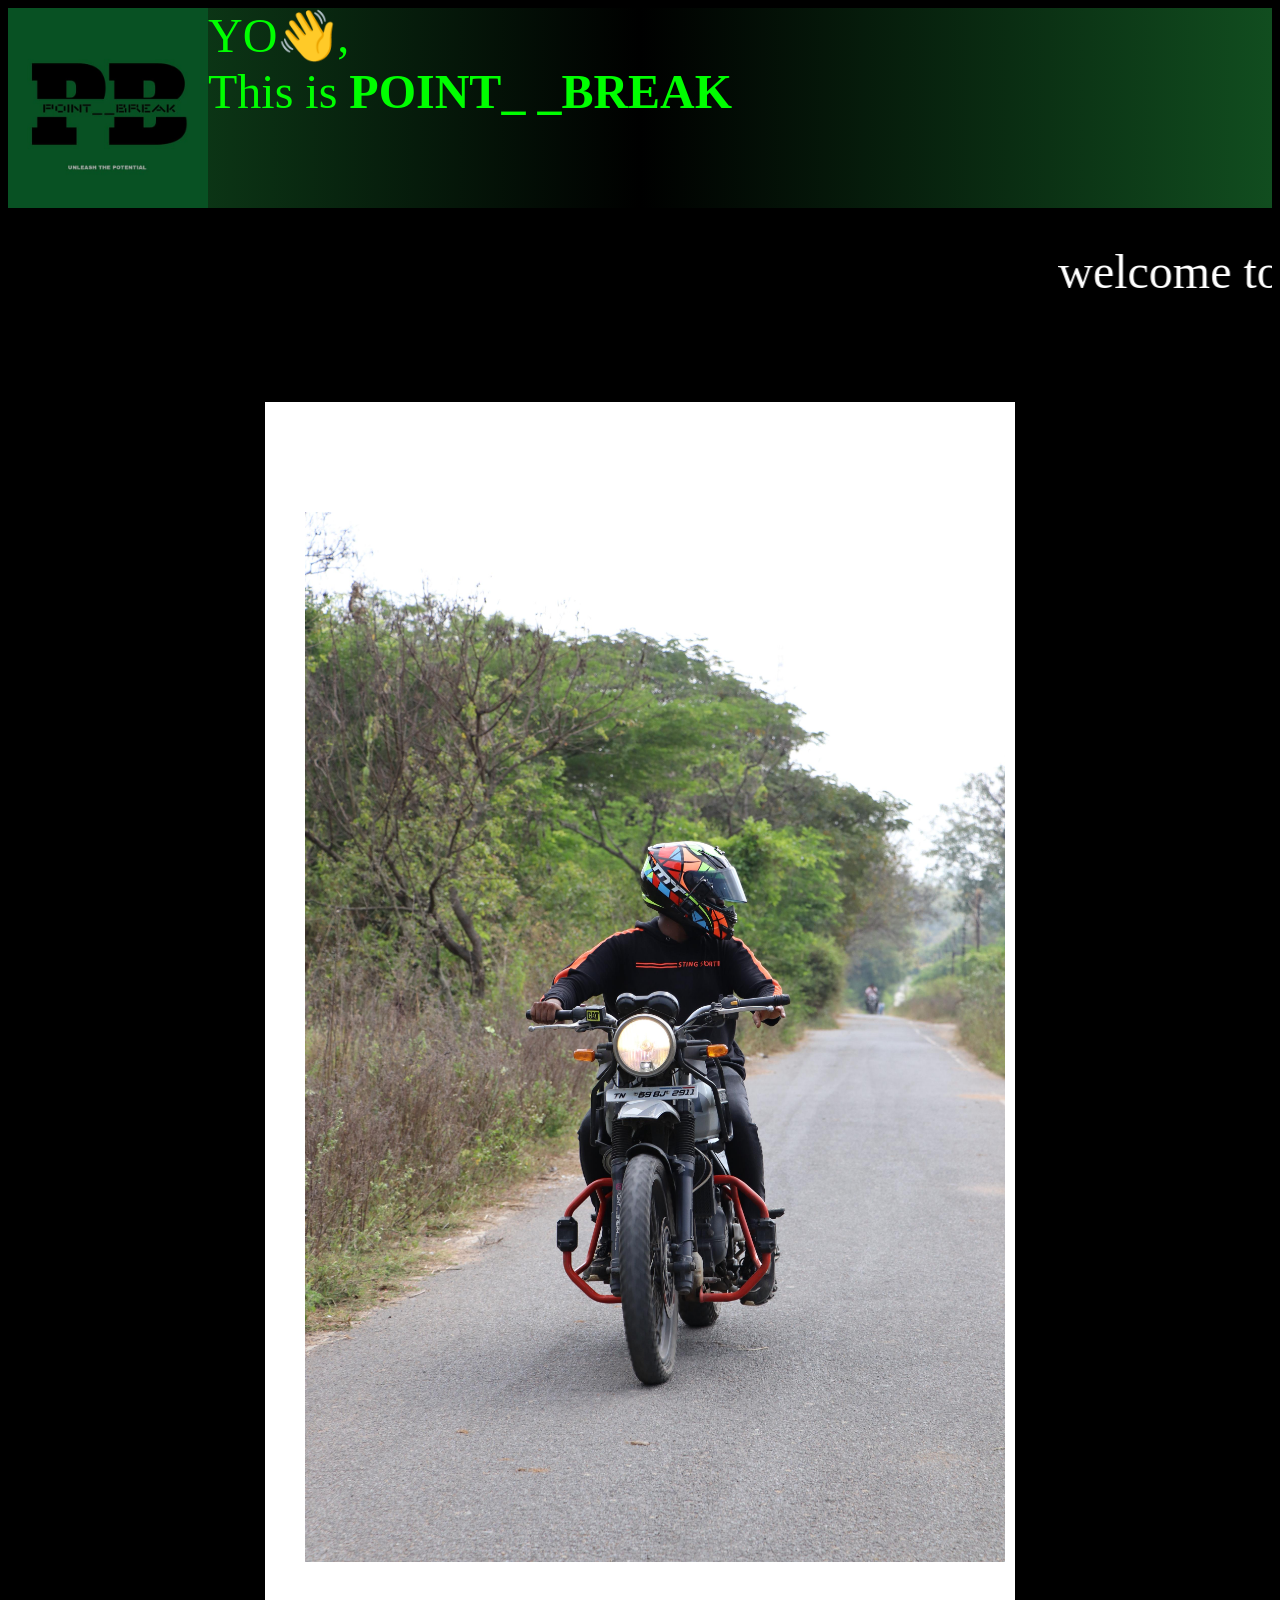
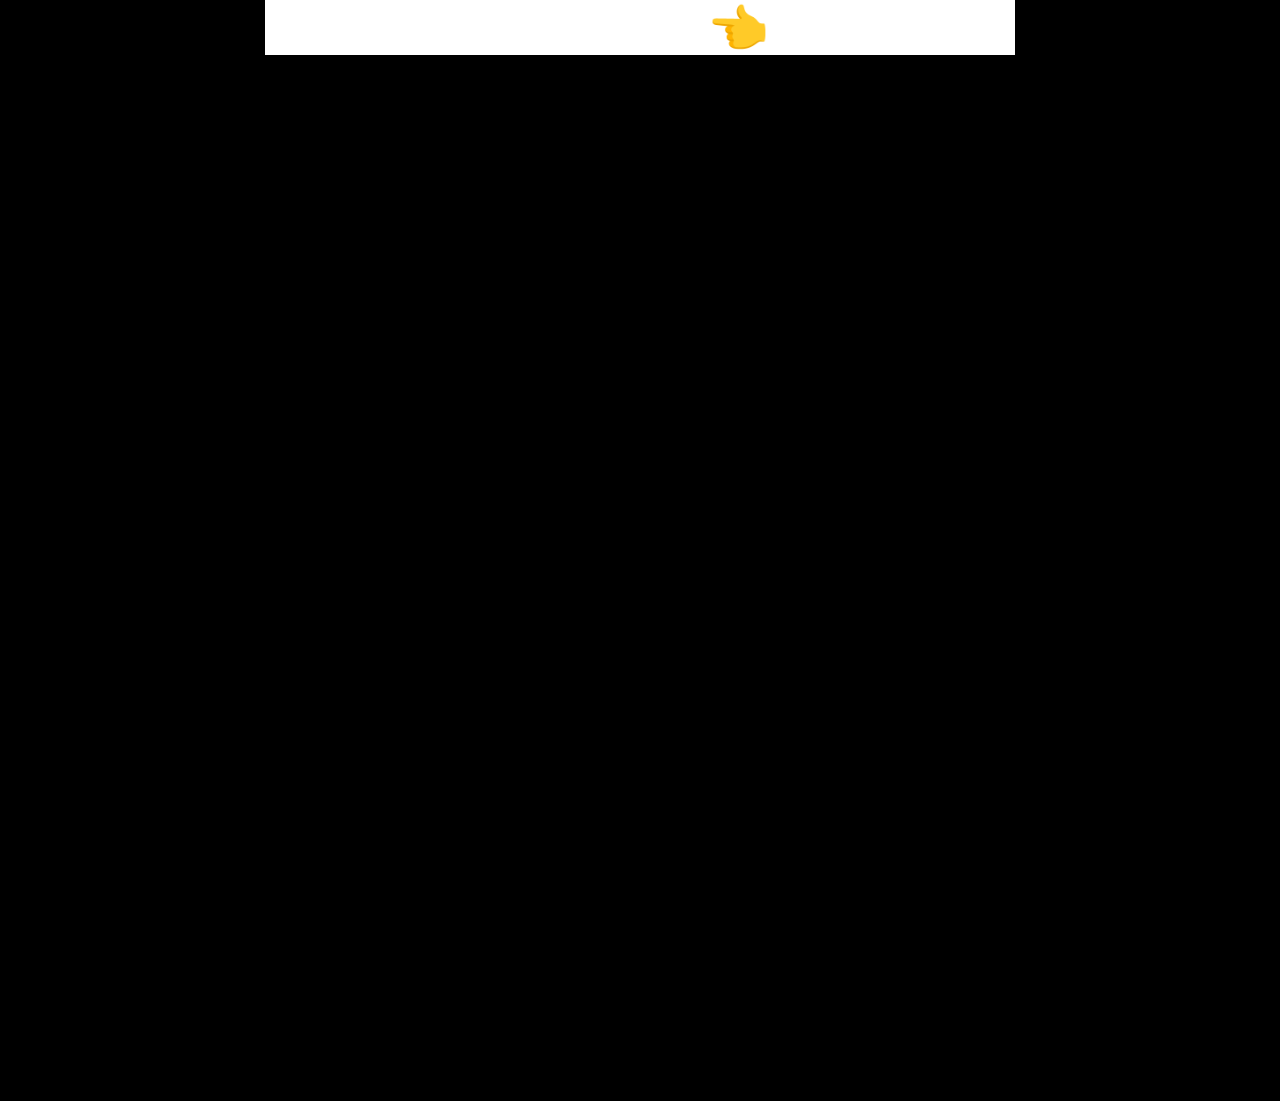
==== Rob.html @ 33632133 "Update Rob.html" ====
<!--<script>
  var pass = prompt("what is the password:");
  if (pass !== "123") {
    document.body.innerHTML = "<h1>Access <br> Denied 😎</h1>";
  }
</script>-->
<html>
 <meta name="viewport"
  width="device width"
  content="initial-scale=0.1">
<head>
<title>
Point
</title>
</head>
<body bgcolor="black" text="#00ff00" link="white"  >
 <div id="top">
 <img id="topimg" width=200px height=10% src="pb.jpg" >
  <span>  
   
  </span>
  <span>
<font size="8%">YO👋,<br><t>This is </font> <b>
  <font face=Stencil size="9%">
    POINT_ _BREAK</b> </font></font>
</span>
</div>
   <center>
<br><br>
     <font face=palatino size=30px color=white>
       <marquee scrollamount=10>
welcome to my webpage 🏍
     </marquee><br><br>
   <div class="diy">
     <figure>
      <br>
      <br>
     <img id="main" src="sars.jpg" max-width=700px height=70% alt =image>
       <figcaption>
       
<font face="stencil" size="6%" text ="white">follow me on instagram  </font><br>
<a target=new alink="red" vlink="green"  href="https://www.instagram.com/point__break____?igsh=MTQ5OHZjeGZnOHh0cA==" >
<u>Click here👈</u></a></figcaption>
     </figure>
   </div>
<br><br><br>
<br><br><br>
<br><br><br><br><br><br><br><br><br><br>
<br>
<!--<a name=r href=#rr >click here to move up</a>-->
      <br>

   </center>
</body>

</html>


<style>
 #main{
  max-width: 700px; /* Image will shrink to fit its container */
  height: auto;    /* Maintains the image's aspect ratio */
 }
  
 
 #top{
  display:flex;
  flex-wrap:wrap;
  background-image: linear-gradient(to right,rgb(17, 77, 31),rgb(0, 0, 0),rgb(17, 77, 31))
 }
 .diy{
  max-width:750px;
  height: Auto;
  background-color: white;
 }
 
   </style>
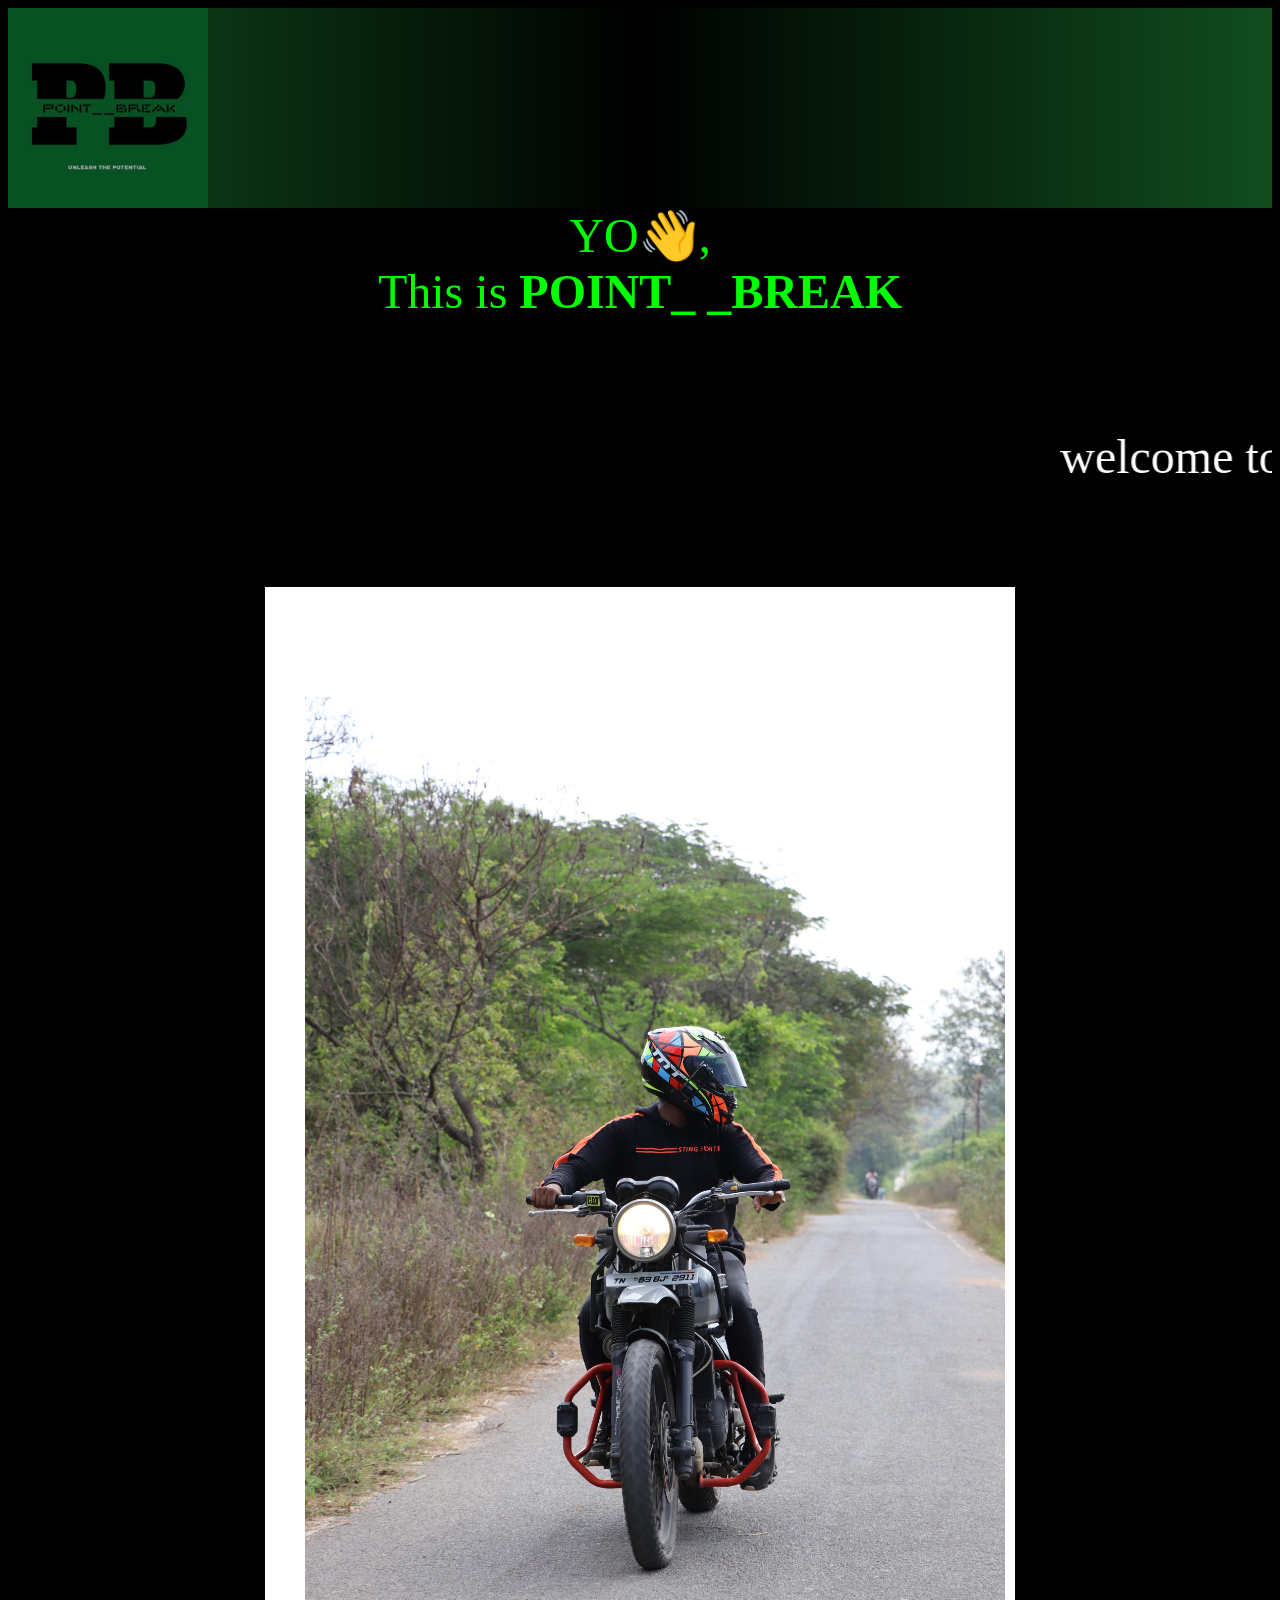
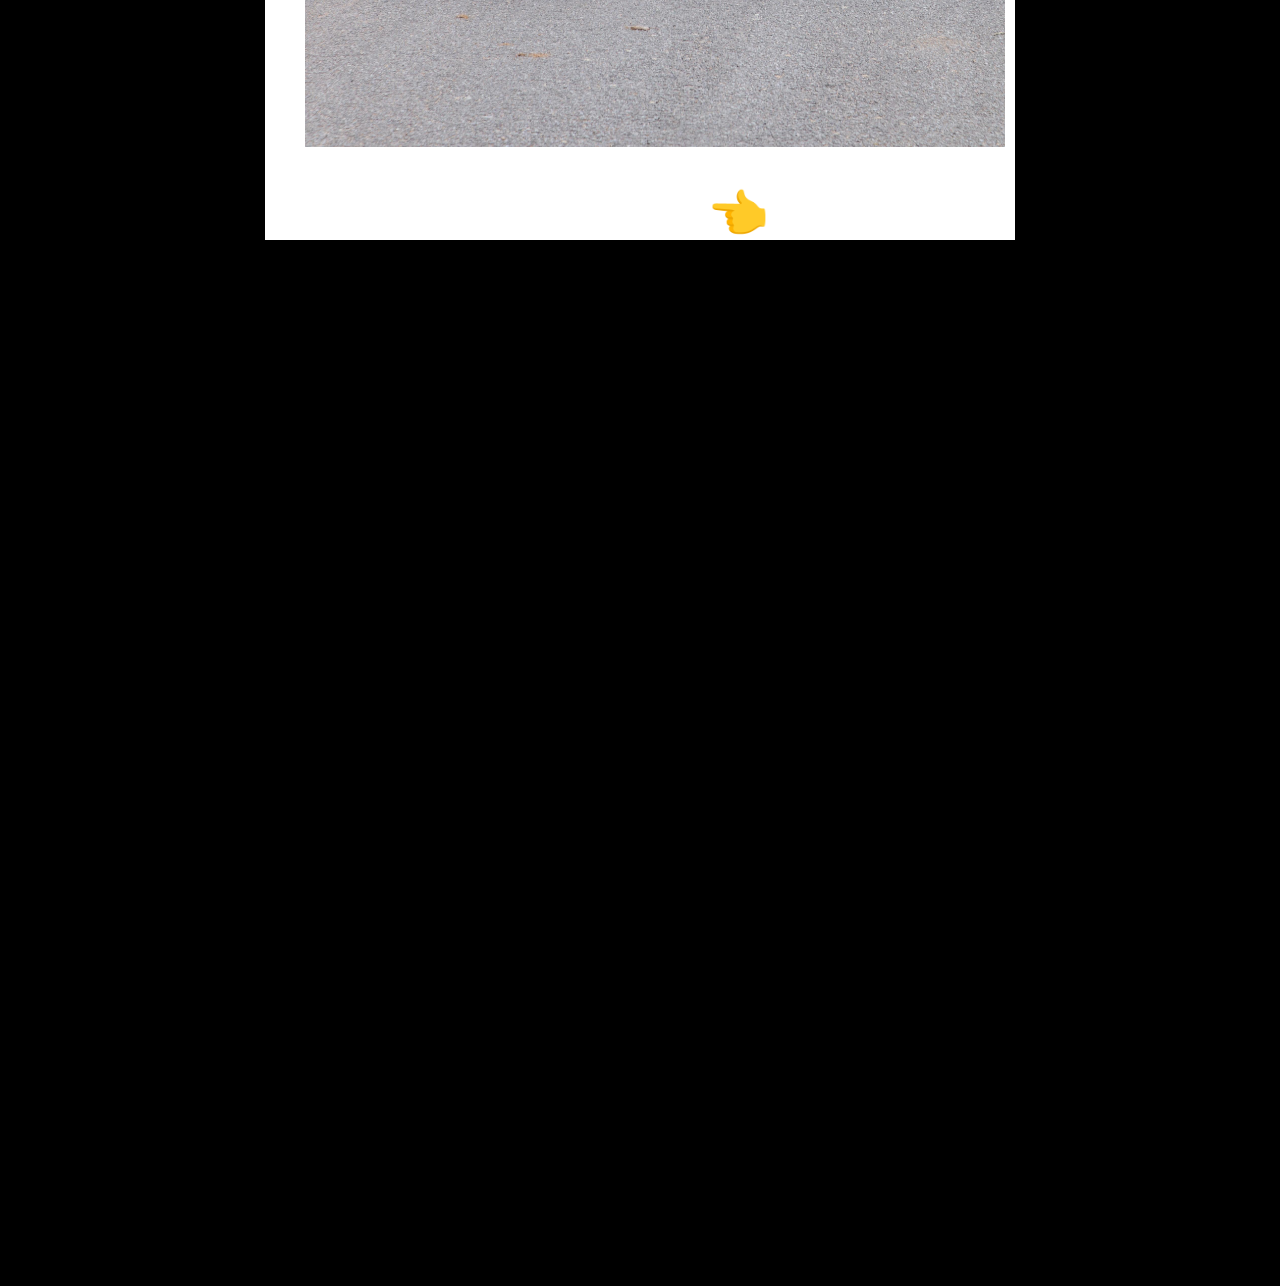
==== commit 4622bf71: "Update Rob.html" ====
--- a/Rob.html
+++ b/Rob.html
@@ -20,11 +20,13 @@
    
   </span>
   <span>
-<font size="8%">YO👋,<br><t>This is </font> <b>
+</font></font>
+</span>
+</div><center>
+ <font size="8%">YO👋,<br><t>This is </font> <b>
   <font face=Stencil size="9%">
-    POINT_ _BREAK</b> </font></font>
-</span>
-</div>
+    POINT_ _BREAK</b> 
+</center>
    <center>
 <br><br>
      <font face=palatino size=30px color=white>
@@ -38,7 +40,7 @@
      <img id="main" src="sars.jpg" max-width=700px height=70% alt =image>
        <figcaption>
        
-<font face="stencil" size="6%" text ="white">follow me on instagram  </font><br>
+<font face="stencil" size="6%" text ="black">follow me on instagram  </font><br>
 <a target=new alink="red" vlink="green"  href="https://www.instagram.com/point__break____?igsh=MTQ5OHZjeGZnOHh0cA==" >
 <u>Click here👈</u></a></figcaption>
      </figure>
@@ -72,6 +74,11 @@
   max-width:750px;
   height: Auto;
   background-color: white;
+  transition: transform 2s ease-in 2000ms;
+ }
+ .diy:hover{
+  transform: rotate(180deg);
+  background-color: red;
  }
  
    </style>
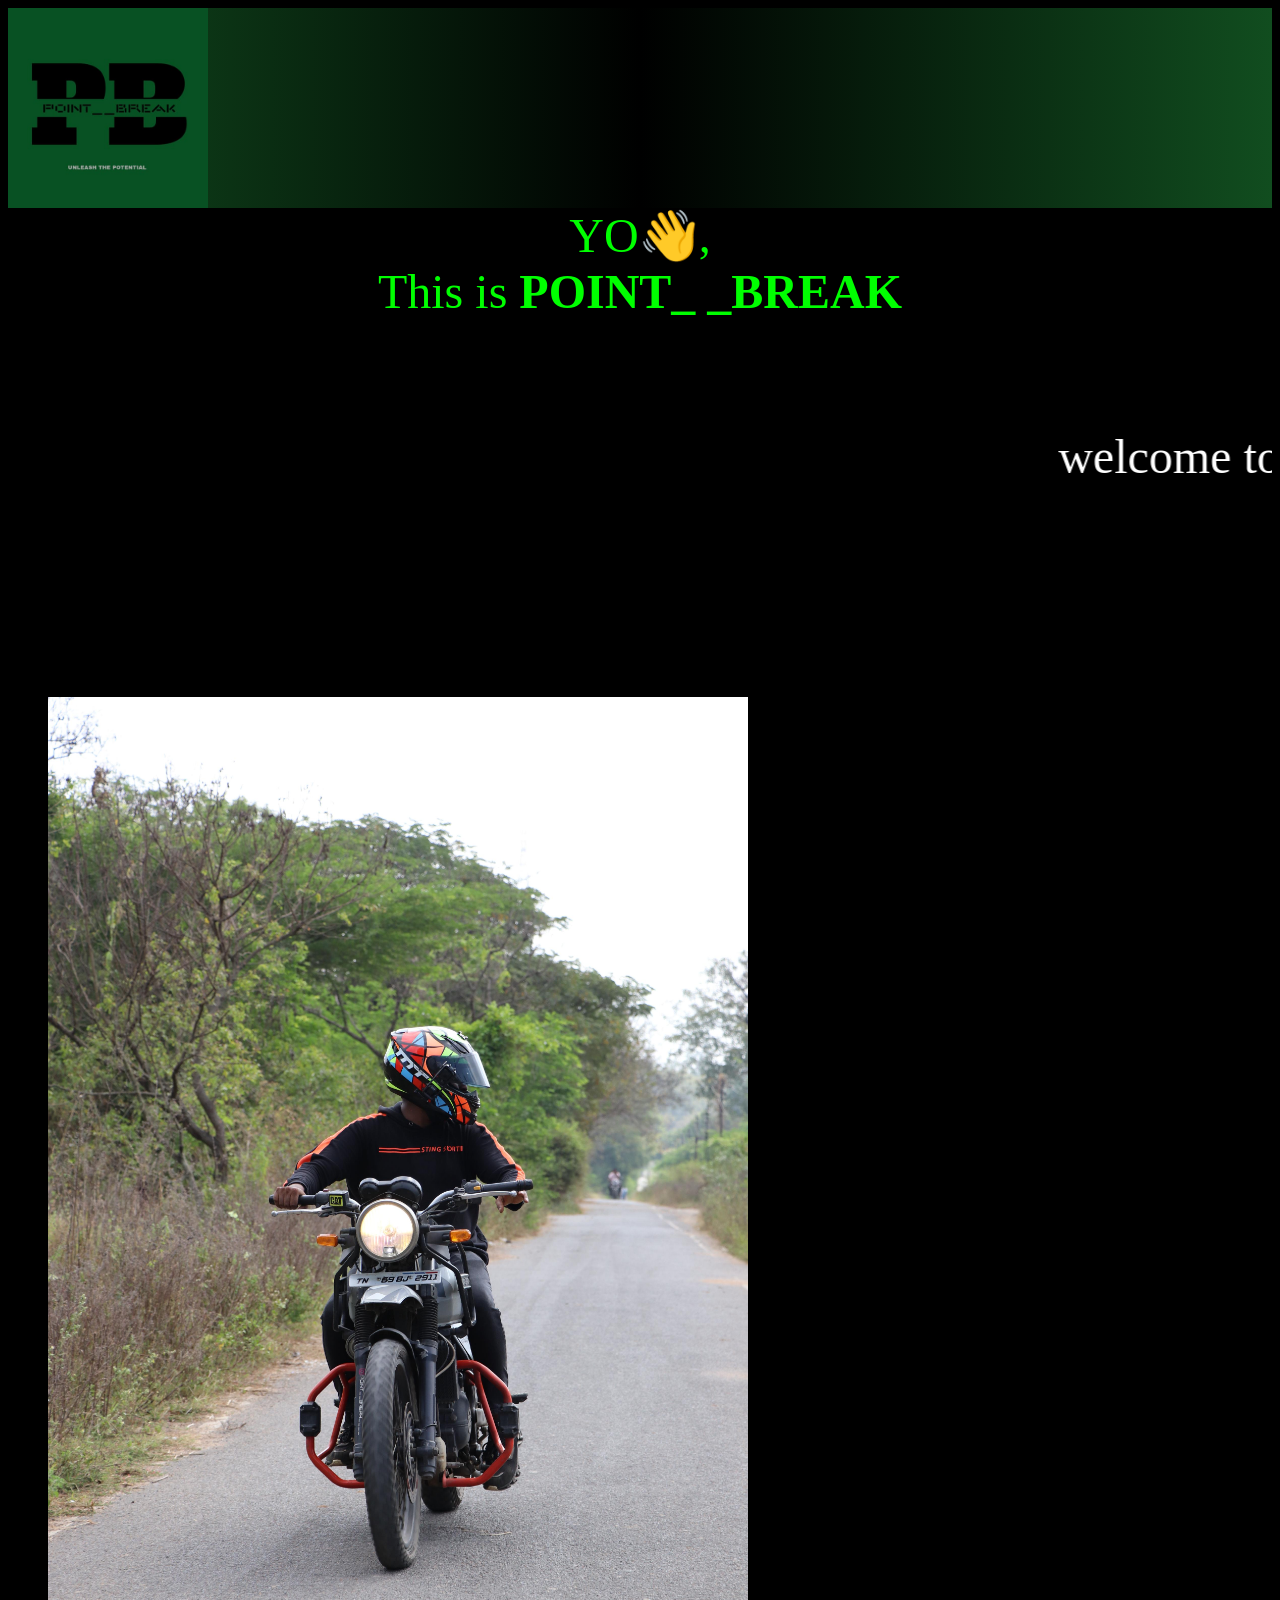
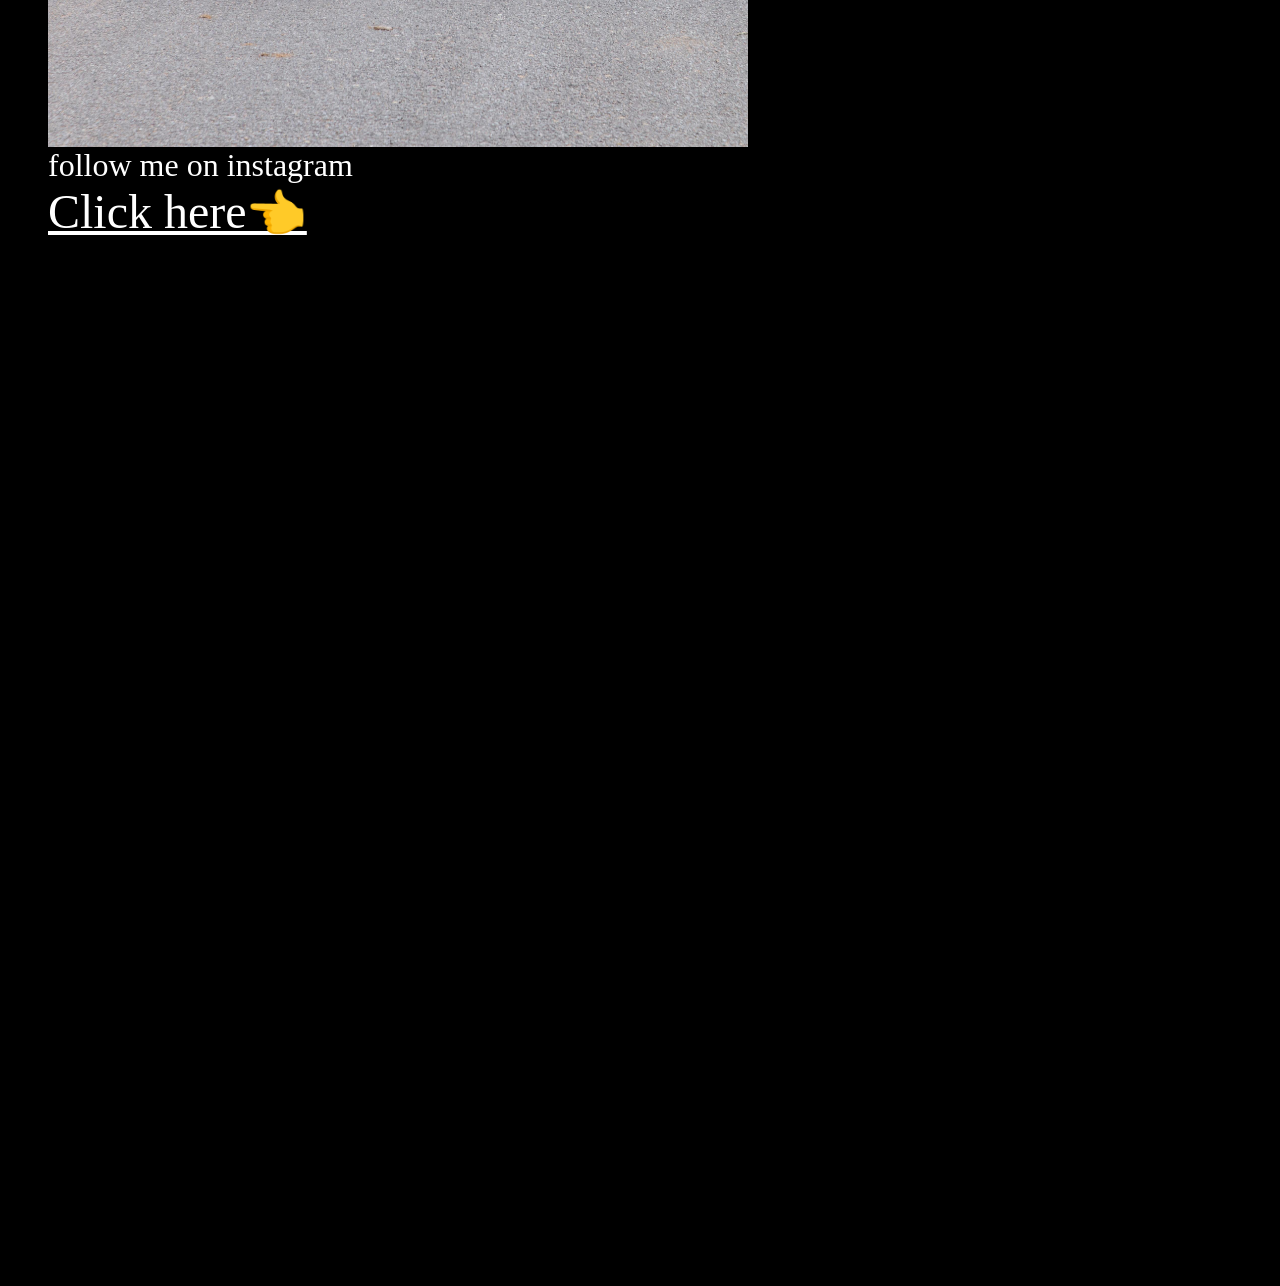
==== commit fe2fb912: "Refactor HTML structure and update styles" ====
--- a/Rob.html
+++ b/Rob.html
@@ -27,13 +27,12 @@
   <font face=Stencil size="9%">
     POINT_ _BREAK</b> 
 </center>
-   <center>
 <br><br>
      <font face=palatino size=30px color=white>
        <marquee scrollamount=10>
 welcome to my webpage 🏍
      </marquee><br><br>
-   <div class="diy">
+    <div id="main">
      <figure>
       <br>
       <br>
@@ -44,6 +43,8 @@
 <a target=new alink="red" vlink="green"  href="https://www.instagram.com/point__break____?igsh=MTQ5OHZjeGZnOHh0cA==" >
 <u>Click here👈</u></a></figcaption>
      </figure>
+          <div class="diy">
+          </div>
    </div>
 <br><br><br>
 <br><br><br>
@@ -70,16 +71,18 @@
   flex-wrap:wrap;
   background-image: linear-gradient(to right,rgb(17, 77, 31),rgb(0, 0, 0),rgb(17, 77, 31))
  }
+ #main{
+  display:flex;
+  align-items: center;
+ }
  .diy{
+  
   max-width:750px;
   height: Auto;
   background-color: white;
-  transition: transform 2s ease-in 2000ms;
+  transition: translate(30px) 1s linear infinite;
  }
- .diy:hover{
-  transform: rotate(180deg);
-  background-color: red;
- }
+ 
  
    </style>
 
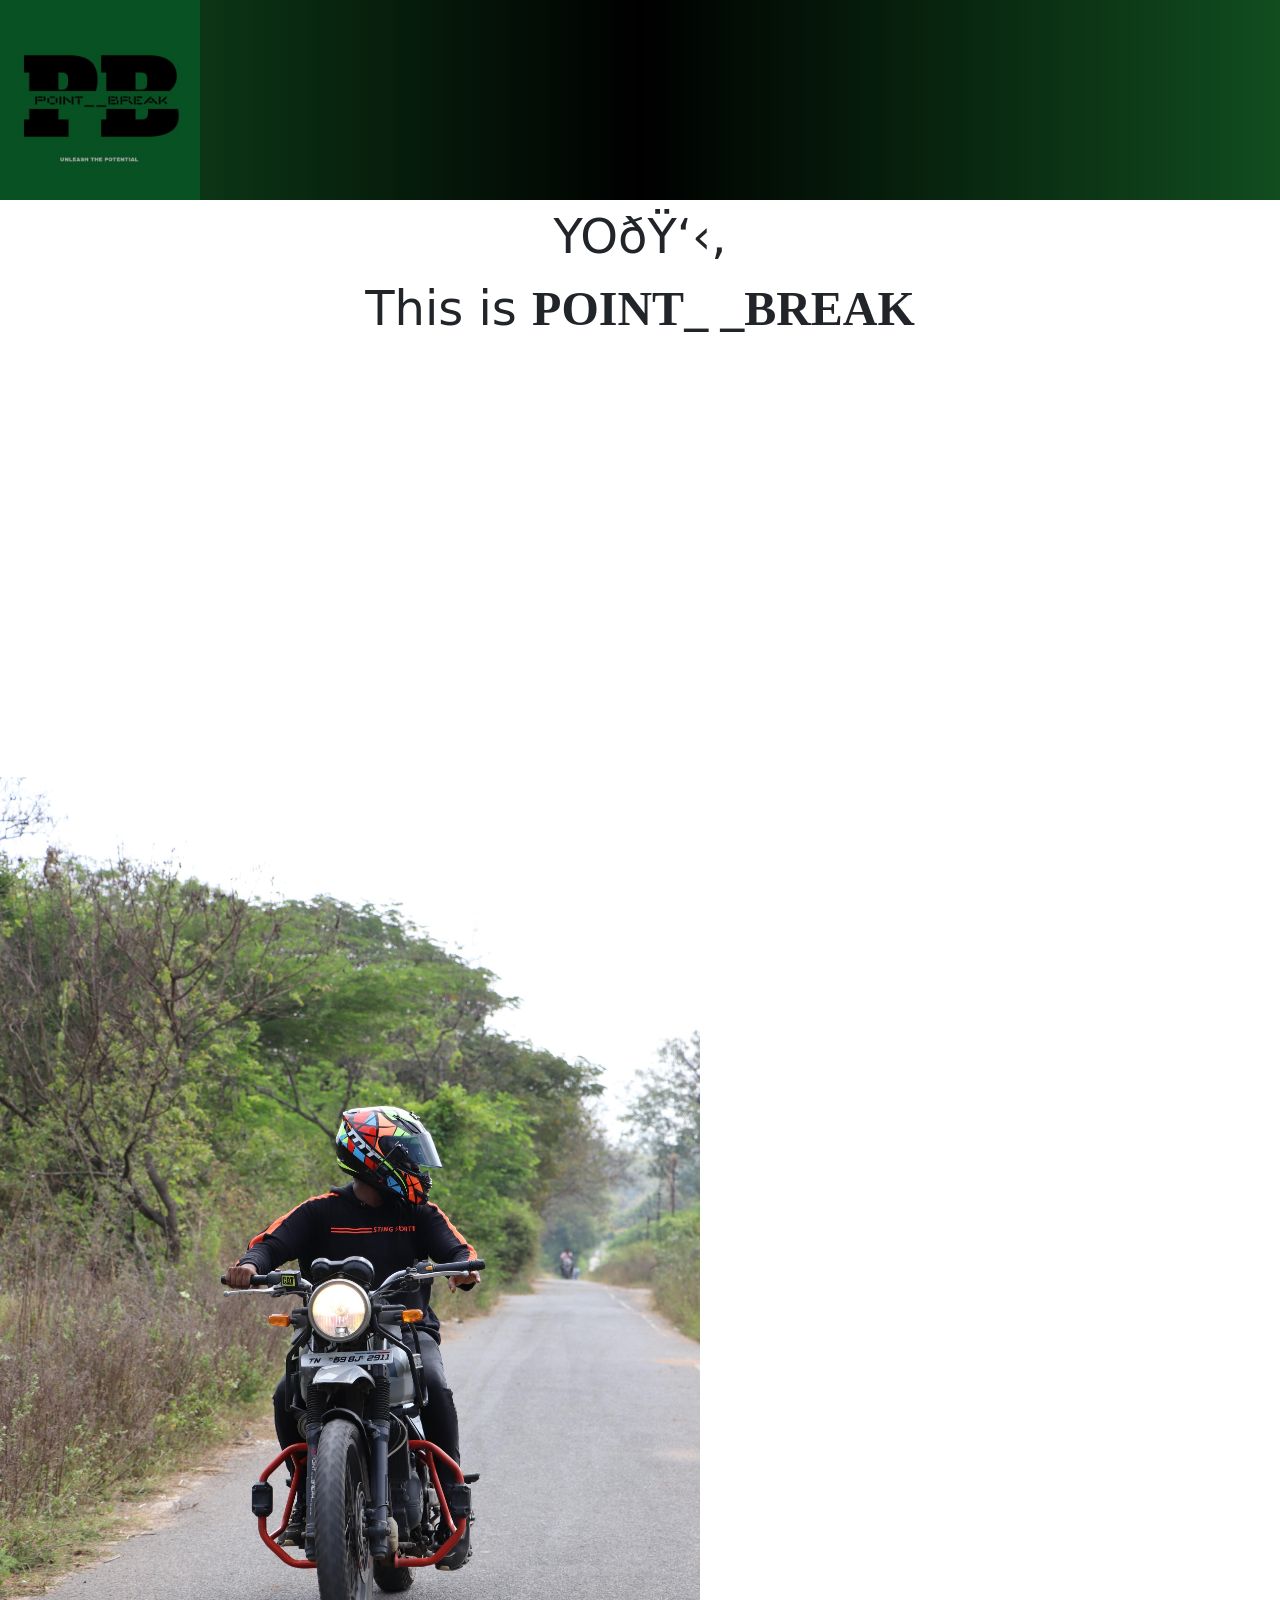
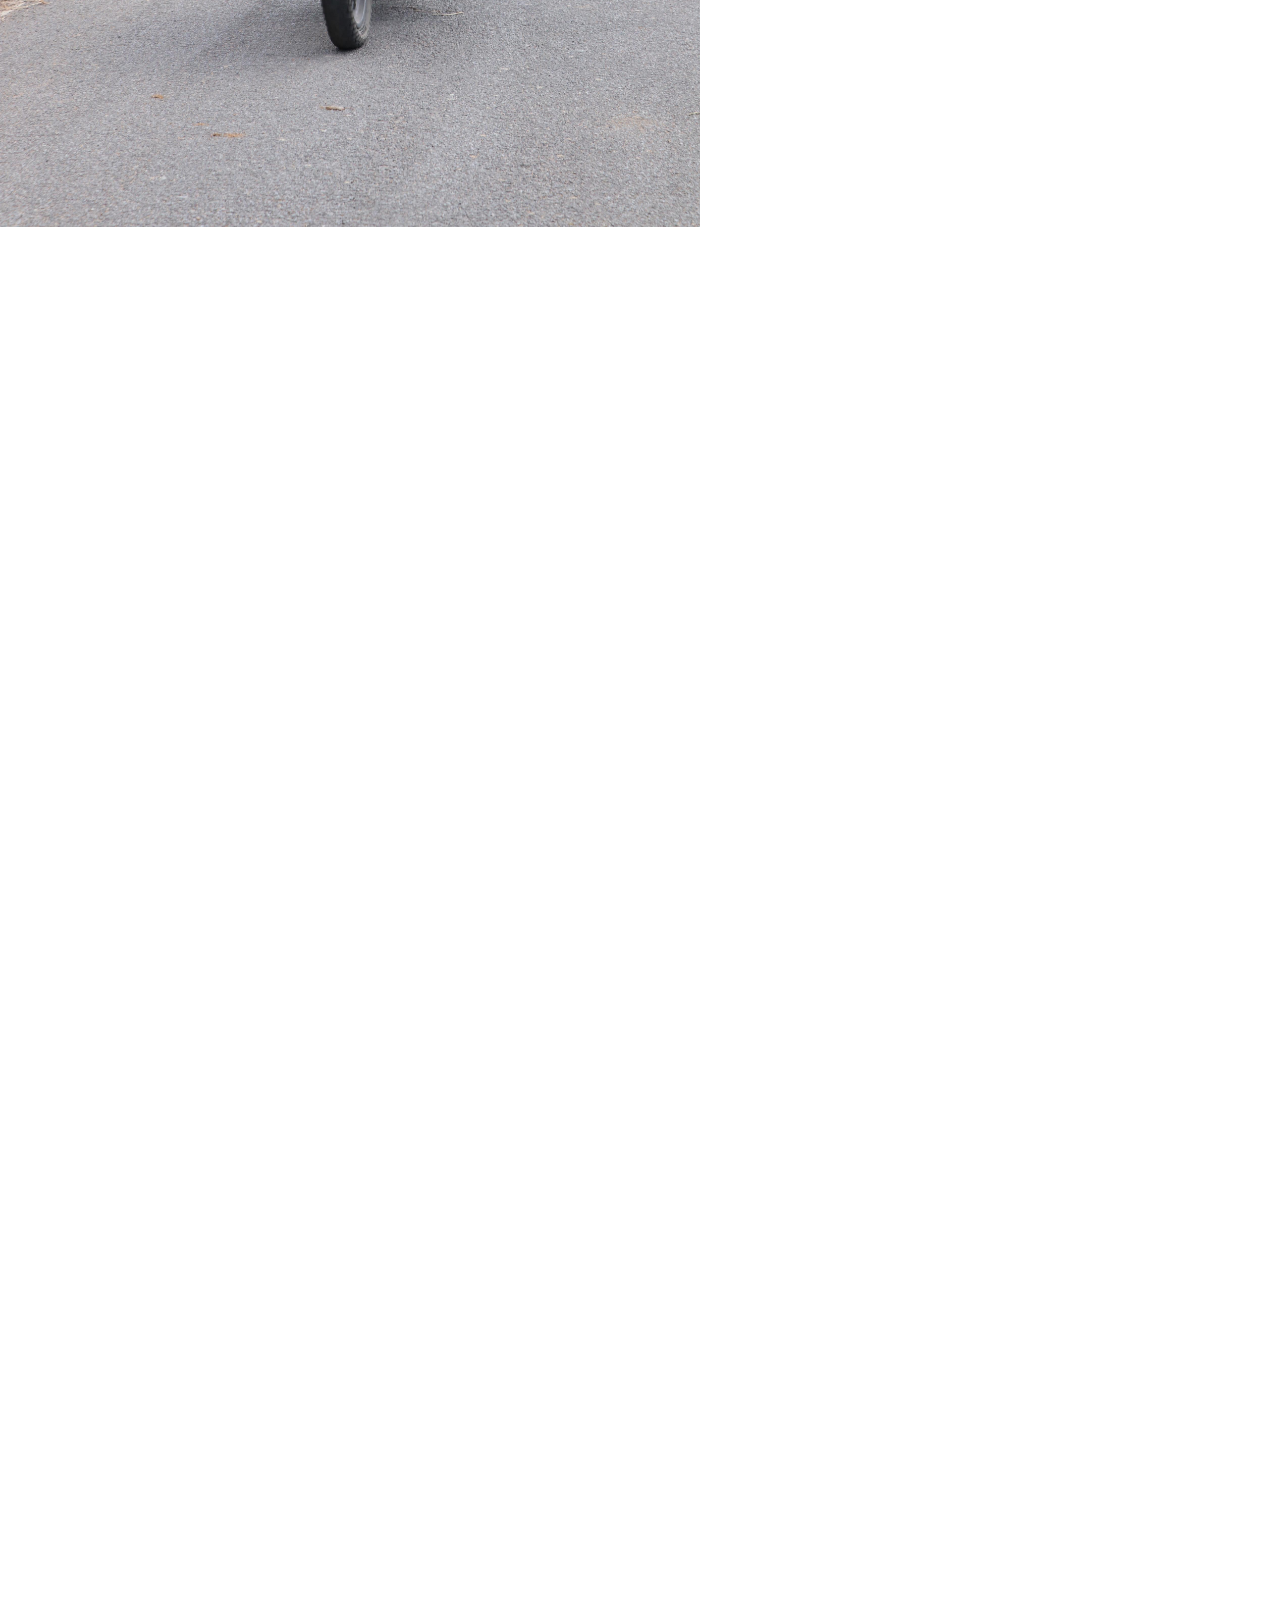
==== commit df8ce711: "Add Bootstrap CSS and update Instagram link section" ====
--- a/Rob.html
+++ b/Rob.html
@@ -9,6 +9,9 @@
   width="device width"
   content="initial-scale=0.1">
 <head>
+ <link href="https://cdn.jsdelivr.net/npm/bootstrap@5.3.8/dist/css/bootstrap.min.css" 
+  rel="stylesheet" integrity="sha384-sRIl4kxILFvY47J16cr9ZwB07vP4J8+LH7qKQnuqkuIAvNWLzeN8tE5YBujZqJLB" 
+  crossorigin="anonymous">
 <title>
 Point
 </title>
@@ -40,8 +43,9 @@
        <figcaption>
        
 <font face="stencil" size="6%" text ="black">follow me on instagram  </font><br>
-<a target=new alink="red" vlink="green"  href="https://www.instagram.com/point__break____?igsh=MTQ5OHZjeGZnOHh0cA==" >
-<u>Click here👈</u></a></figcaption>
+<i class="bi bi-instagram"><a target=new alink="red" vlink="green"  
+ href="https://www.instagram.com/point__break____?igsh=MTQ5OHZjeGZnOHh0cA==" ></a></i>
+<u>Click here👆</u></figcaption>
      </figure>
           <div class="diy">
           </div>
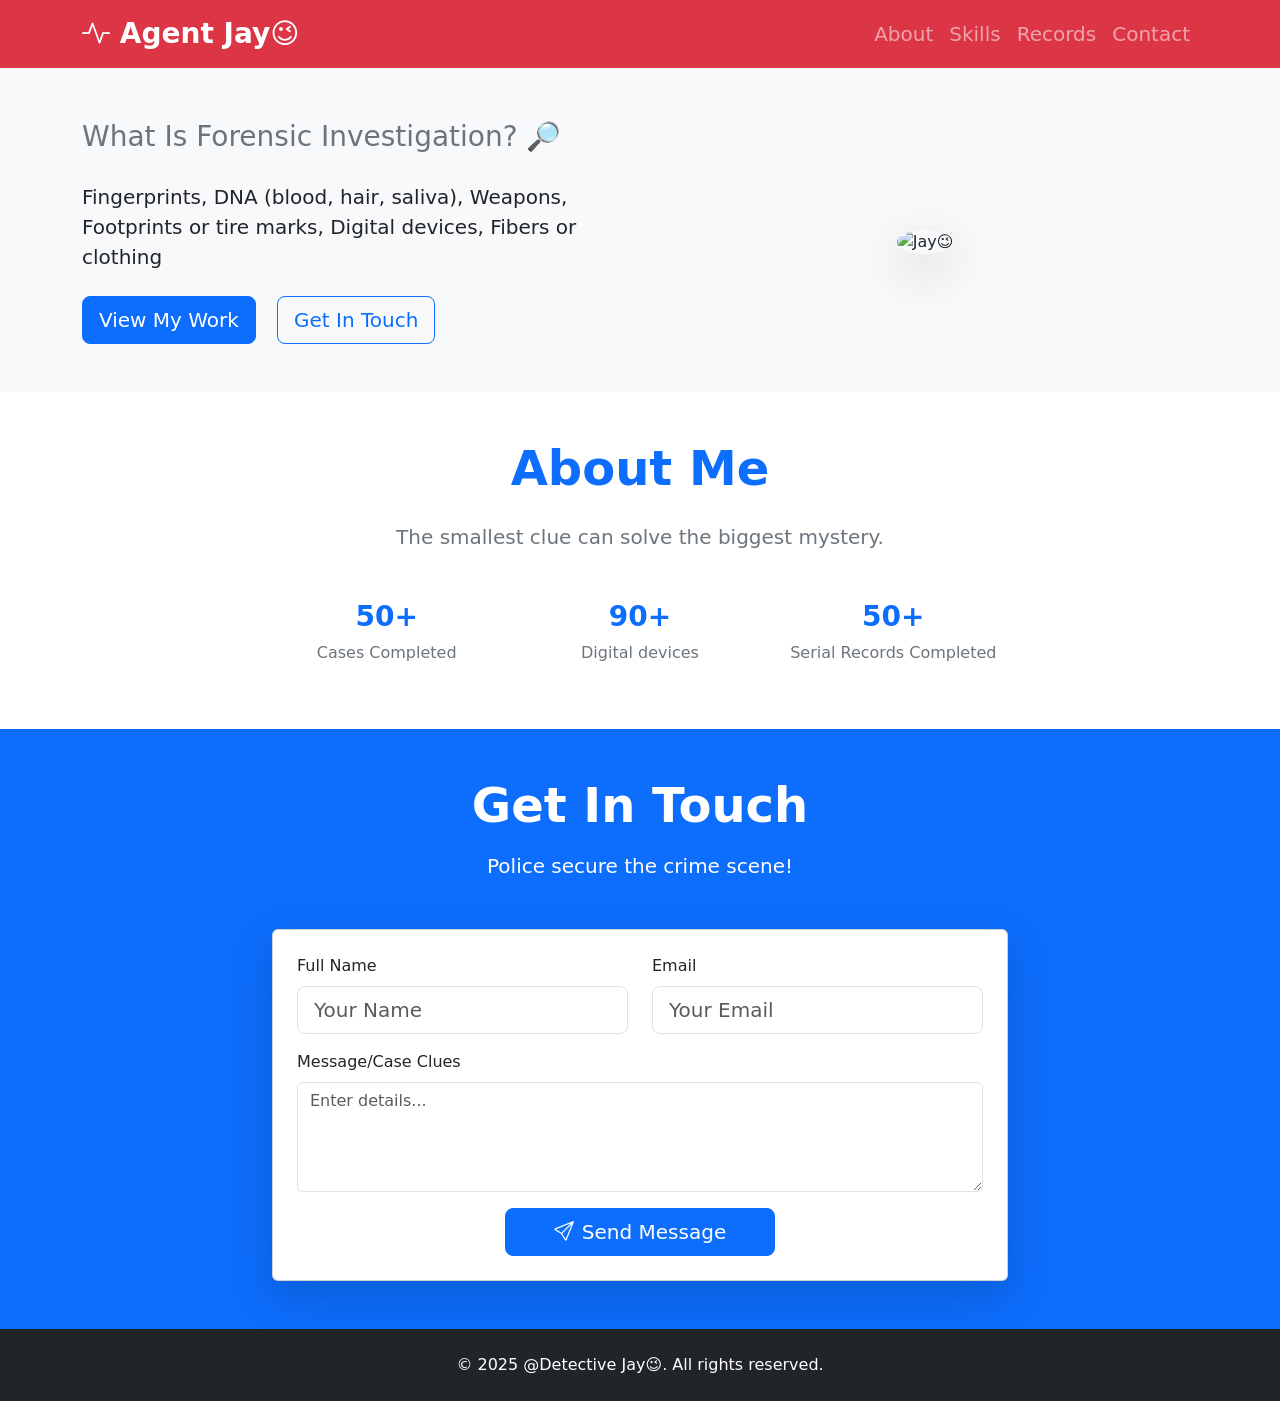
==== commit 9b5d9443: "Refactor HTML structure and update styles" ====
--- a/Rob.html
+++ b/Rob.html
@@ -4,90 +4,186 @@
     document.body.innerHTML = "<h1>Access <br> Denied 😎</h1>";
   }
 </script>-->
-<html>
- <meta name="viewport"
-  width="device width"
-  content="initial-scale=0.1">
+<!DOCTYPE html>
+<html lang="en">
 <head>
- <link href="https://cdn.jsdelivr.net/npm/bootstrap@5.3.8/dist/css/bootstrap.min.css" 
-  rel="stylesheet" integrity="sha384-sRIl4kxILFvY47J16cr9ZwB07vP4J8+LH7qKQnuqkuIAvNWLzeN8tE5YBujZqJLB" 
-  crossorigin="anonymous">
-<title>
-Point
-</title>
+    <meta charset="UTF-8">
+    <meta name="viewport" content="width=device-width, initial-scale=1.0">
+    <title>Relax its Murder</title>
+    <link rel="icon" href="f22.jpg" type="image/x-icon">
+    <link href="https://cdn.jsdelivr.net/npm/bootstrap@5.3.2/dist/css/bootstrap.min.css" rel="stylesheet">
+    <link rel="stylesheet" href="https://cdn.jsdelivr.net/npm/bootstrap-icons@1.11.1/font/bootstrap-icons.css">
 </head>
-<body bgcolor="black" text="#00ff00" link="white"  >
- <div id="top">
- <img id="topimg" width=200px height=10% src="pb.jpg" >
-  <span>  
-   
-  </span>
-  <span>
-</font></font>
-</span>
-</div><center>
- <font size="8%">YO👋,<br><t>This is </font> <b>
-  <font face=Stencil size="9%">
-    POINT_ _BREAK</b> 
-</center>
-<br><br>
-     <font face=palatino size=30px color=white>
-       <marquee scrollamount=10>
-welcome to my webpage 🏍
-     </marquee><br><br>
-    <div id="main">
-     <figure>
-      <br>
-      <br>
-     <img id="main" src="sars.jpg" max-width=700px height=70% alt =image>
-       <figcaption>
-       
-<font face="stencil" size="6%" text ="black">follow me on instagram  </font><br>
-<i class="bi bi-instagram"><a target=new alink="red" vlink="green"  
- href="https://www.instagram.com/point__break____?igsh=MTQ5OHZjeGZnOHh0cA==" ></a></i>
-<u>Click here👆</u></figcaption>
-     </figure>
-          <div class="diy">
-          </div>
-   </div>
-<br><br><br>
-<br><br><br>
-<br><br><br><br><br><br><br><br><br><br>
-<br>
-<!--<a name=r href=#rr >click here to move up</a>-->
-      <br>
+<body>
+     
+<nav class="navbar navbar-expand-lg navbar-dark bg-danger sticky-top">
+    <div class="container">
+        <a class="navbar-brand fw-bold fs-3" href="https://github.com/">
+            <i class="bi bi-activity"></i> Agent Jay😉
+        </a>
+        <button class="navbar-toggler" type="button" data-bs-toggle="collapse" data-bs-target="#navbarNav">
+            <span class="navbar-toggler-icon"></span>
+        </button>
+        <div class="collapse navbar-collapse" id="navbarNav">
+            <ul class="navbar-nav ms-auto">
+                <li class="nav-item"><a class="nav-link fs-5" href="#about">About</a></li>
+                <li class="nav-item"><a class="nav-link fs-5" href="#skills">Skills</a></li>
+                <li class="nav-item"><a class="nav-link fs-5" href="#portfolio">Records</a></li>
+                <li class="nav-item"><a class="nav-link fs-5" href="#contact">Contact</a></li>
+            </ul>
+        </div>
+    </div>
+</nav>
 
-   </center>
+<section class="bg-light py-5">
+    <div class="container">
+        <div class="row align-items-center">
+            <div class="col-lg-6 text-center text-lg-start">
+                <p class="lead fs-3 text-secondary mb-4">What Is Forensic Investigation? 🔎</p>
+                <p class="fs-5 mb-4">Fingerprints, DNA (blood, hair, saliva), Weapons, Footprints or tire marks, Digital devices, Fibers or clothing</p>
+                <a href="resume.pdf" download="resume" class="btn btn-primary btn-lg me-3">View My Work</a>
+                <a href="#contact" class="btn btn-outline-primary btn-lg">Get In Touch</a>
+            </div>
+            <div class="col-lg-6 text-center">
+               <br> <img src="https://github.com/JayDeSanta/Bootstrap/blob/f7b35b017780ff517ffad30f9f8183b5e0d189a4/f22.jpg" alt="Jay😉"
+                     class="img-fluid rounded-circle shadow-lg"
+                     style="width: 300px; height: 300px; object-fit: cover;">
+            </div>
+        </div>
+    </div>
+</section>
+
+<section id="about" class="py-5 bg-white">
+    <div class="container">
+        <div class="row">
+            <div class="col-lg-8 mx-auto text-center">
+                <h2 class="display-5 fw-bold text-primary mb-4">About Me</h2>
+                <p class="fs-5 text-secondary mb-4">The smallest clue can solve the biggest mystery.</p>
+                <div class="row text-center mt-5">
+                    <div class="col-md-4">
+                        <h3 class="text-primary fw-bold">50+</h3>
+                        <p class="text-secondary">Cases Completed</p>
+                    </div>
+                     <div class="col-md-4">
+                        <h3 class="text-primary fw-bold">90+</h3>
+                        <p class="text-secondary">Digital devices</p>
+                    </div>
+                    <div class="col-md-4">
+                        <h3 class="text-primary fw-bold">50+</h3>
+                        <p class="text-secondary">Serial Records Completed</p>
+                    </div>
+                </div>
+            </div>
+        </div>
+    </div>
+</section>
+
+<section id="contact" class="py-5 bg-primary text-white">
+    <div class="container">
+        <div class="row">
+            <div class="col-lg-8 mx-auto">
+                <div class="text-center mb-5">
+                    <h2 class="display-5 fw-bold mb-3">Get In Touch</h2>
+                    <p class="fs-5">Police secure the crime scene!</p>
+                </div>
+                
+                <div class="card bg-white text-dark mt-4 shadow-lg">
+                    <div class="card-body p-4">
+                        <form id="contact-form">
+                            <div class="row">
+                                <div class="col-md-6 mb-3">
+                                    <label for="name" class="form-label">Full Name</label>
+                                    <input type="text" name="from_name" class="form-control form-control-lg" id="name" placeholder="Your Name" required>
+                                </div>
+                                <div class="col-md-6 mb-3">
+                                    <label for="email" class="form-label">Email</label>
+                                    <input type="email" name="reply_to" class="form-control form-control-lg" id="email" placeholder="Your Email" required>
+                                </div>
+                                <div class="col-12 mb-3">
+                                    <label for="message" class="form-label">Message/Case Clues</label>
+                                    <textarea name="message" class="form-control" id="message" rows="4" placeholder="Enter details..." required></textarea>
+                                </div>
+                            </div>
+                            <div class="text-center">
+                                <button type="submit" id="submit-btn" class="btn btn-primary btn-lg px-5">
+                                    <i class="bi bi-send me-2"></i>Send Message
+                                </button>
+                            </div>
+                        </form>
+                    </div>
+                </div>
+            </div>
+        </div>
+    </div>
+</section>
+
+<div class="modal fade" id="thankYouModal" tabindex="-1" aria-hidden="true">
+    <div class="modal-dialog modal-dialog-centered">
+        <div class="modal-content">
+            <div class="modal-header bg-success text-white border-0">
+                <h5 class="modal-title fw-bold">
+                    <i class="bi bi-check-circle me-2"></i>செய்தி அனுப்பப்பட்டது!
+                </h5>
+                <button type="button" class="btn-close btn-close-white" data-bs-dismiss="modal"></button>
+            </div>
+            <div class="modal-body text-center p-4">
+                <i class="bi bi-envelope-check text-success mb-3" style="font-size: 3rem;"></i>
+                <h4 class="text-success fw-bold mb-3">நன்றி</h4>
+                <p class="fs-5 text-secondary">உங்கள் செய்தி வெற்றிகரமாக அனுப்பப்பட்டுள்ளது. Agent Jay விரைவில் உங்களைத் தொடர்பு கொள்வார்.</p>
+            </div>
+            <div class="modal-footer justify-content-center border-0">
+                <button type="button" class="btn btn-success btn-lg px-4" data-bs-dismiss="modal">Close</button>
+            </div>
+        </div>
+    </div>
+</div>
+
+<footer class="bg-dark text-white py-4">
+    <div class="container text-center">
+        <p class="mb-0">&copy; 2025 @Detective Jay😉. All rights reserved.</p>
+    </div>
+</footer>
+
+<script src="https://cdn.jsdelivr.net/npm/bootstrap@5.3.2/dist/js/bootstrap.bundle.min.js"></script>
+
+<script type="text/javascript" src="https://cdn.jsdelivr.net/npm/@emailjs/browser@3/dist/email.min.js"></script>
+
+<script type="text/javascript">
+   (function(){
+      // Replace with your Public Key from EmailJS Dashboard
+      emailjs.init("YOUR_PUBLIC_KEY");
+   })();
+
+   const contactForm = document.getElementById('contact-form');
+   const submitBtn = document.getElementById('submit-btn');
+   const thankYouModal = new bootstrap.Modal(document.getElementById('thankYouModal'));
+
+   contactForm.addEventListener('submit', function(event) {
+      event.preventDefault();
+      
+      // Show loading state
+      submitBtn.innerHTML = '<span class="spinner-border spinner-border-sm me-2"></span>Sending...';
+      submitBtn.disabled = true;
+
+      // Replace these with your actual IDs
+      emailjs.sendForm('YOUR_SERVICE_ID', 'YOUR_TEMPLATE_ID', this)
+         .then(function() {
+            submitBtn.innerHTML = '<i class="bi bi-send me-2"></i>Send Message';
+            submitBtn.disabled = false;
+            
+            // Show the Tamil Success Modal
+            thankYouModal.show();
+            
+            // Clear the form
+            contactForm.reset();
+         }, function(error) {
+            alert("Error: Evidence not sent! Please try again later.");
+            console.log("EmailJS Error:", error);
+            submitBtn.innerHTML = '<i class="bi bi-send me-2"></i>Send Message';
+            submitBtn.disabled = false;
+         });
+   });
+</script>
+
 </body>
-
 </html>
-
-
-<style>
- #main{
-  max-width: 700px; /* Image will shrink to fit its container */
-  height: auto;    /* Maintains the image's aspect ratio */
- }
-  
- 
- #top{
-  display:flex;
-  flex-wrap:wrap;
-  background-image: linear-gradient(to right,rgb(17, 77, 31),rgb(0, 0, 0),rgb(17, 77, 31))
- }
- #main{
-  display:flex;
-  align-items: center;
- }
- .diy{
-  
-  max-width:750px;
-  height: Auto;
-  background-color: white;
-  transition: translate(30px) 1s linear infinite;
- }
- 
- 
-   </style>
-
-
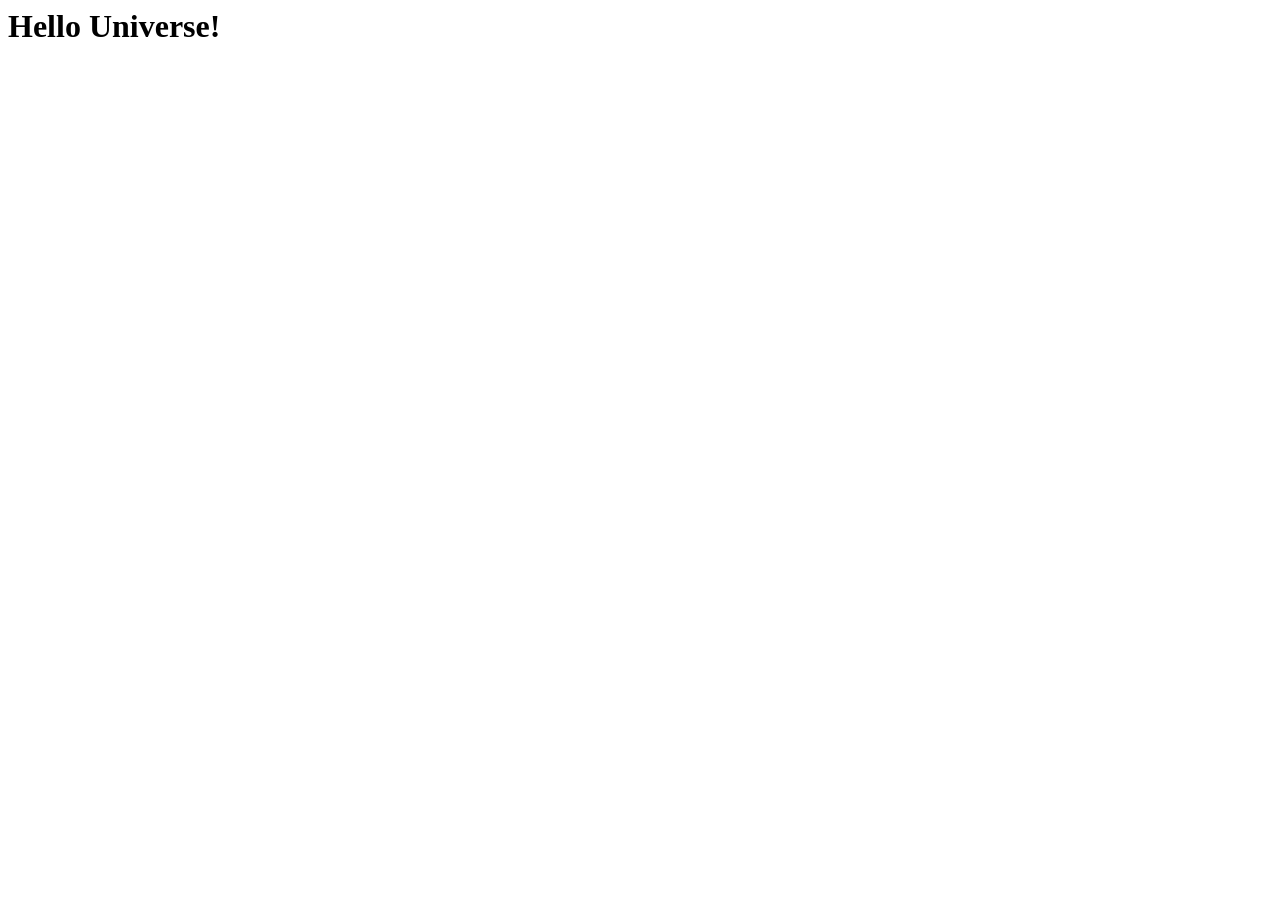
==== commit 197c434b: "Remove commented script and add new HTML structure" ====
--- a/Rob.html
+++ b/Rob.html
@@ -1,189 +1,11 @@
- <!--<script>
+ <script>
   var pass = prompt("what is the password:");
   if (pass !== "123") {
     document.body.innerHTML = "<h1>Access <br> Denied 😎</h1>";
   }
-</script>-->
-<!DOCTYPE html>
-<html lang="en">
-<head>
-    <meta charset="UTF-8">
-    <meta name="viewport" content="width=device-width, initial-scale=1.0">
-    <title>Relax its Murder</title>
-    <link rel="icon" href="f22.jpg" type="image/x-icon">
-    <link href="https://cdn.jsdelivr.net/npm/bootstrap@5.3.2/dist/css/bootstrap.min.css" rel="stylesheet">
-    <link rel="stylesheet" href="https://cdn.jsdelivr.net/npm/bootstrap-icons@1.11.1/font/bootstrap-icons.css">
-</head>
-<body>
-     
-<nav class="navbar navbar-expand-lg navbar-dark bg-danger sticky-top">
-    <div class="container">
-        <a class="navbar-brand fw-bold fs-3" href="https://github.com/">
-            <i class="bi bi-activity"></i> Agent Jay😉
-        </a>
-        <button class="navbar-toggler" type="button" data-bs-toggle="collapse" data-bs-target="#navbarNav">
-            <span class="navbar-toggler-icon"></span>
-        </button>
-        <div class="collapse navbar-collapse" id="navbarNav">
-            <ul class="navbar-nav ms-auto">
-                <li class="nav-item"><a class="nav-link fs-5" href="#about">About</a></li>
-                <li class="nav-item"><a class="nav-link fs-5" href="#skills">Skills</a></li>
-                <li class="nav-item"><a class="nav-link fs-5" href="#portfolio">Records</a></li>
-                <li class="nav-item"><a class="nav-link fs-5" href="#contact">Contact</a></li>
-            </ul>
-        </div>
-    </div>
-</nav>
-
-<section class="bg-light py-5">
-    <div class="container">
-        <div class="row align-items-center">
-            <div class="col-lg-6 text-center text-lg-start">
-                <p class="lead fs-3 text-secondary mb-4">What Is Forensic Investigation? 🔎</p>
-                <p class="fs-5 mb-4">Fingerprints, DNA (blood, hair, saliva), Weapons, Footprints or tire marks, Digital devices, Fibers or clothing</p>
-                <a href="resume.pdf" download="resume" class="btn btn-primary btn-lg me-3">View My Work</a>
-                <a href="#contact" class="btn btn-outline-primary btn-lg">Get In Touch</a>
-            </div>
-            <div class="col-lg-6 text-center">
-               <br> <img src="https://github.com/JayDeSanta/Bootstrap/blob/f7b35b017780ff517ffad30f9f8183b5e0d189a4/f22.jpg" alt="Jay😉"
-                     class="img-fluid rounded-circle shadow-lg"
-                     style="width: 300px; height: 300px; object-fit: cover;">
-            </div>
-        </div>
-    </div>
-</section>
-
-<section id="about" class="py-5 bg-white">
-    <div class="container">
-        <div class="row">
-            <div class="col-lg-8 mx-auto text-center">
-                <h2 class="display-5 fw-bold text-primary mb-4">About Me</h2>
-                <p class="fs-5 text-secondary mb-4">The smallest clue can solve the biggest mystery.</p>
-                <div class="row text-center mt-5">
-                    <div class="col-md-4">
-                        <h3 class="text-primary fw-bold">50+</h3>
-                        <p class="text-secondary">Cases Completed</p>
-                    </div>
-                     <div class="col-md-4">
-                        <h3 class="text-primary fw-bold">90+</h3>
-                        <p class="text-secondary">Digital devices</p>
-                    </div>
-                    <div class="col-md-4">
-                        <h3 class="text-primary fw-bold">50+</h3>
-                        <p class="text-secondary">Serial Records Completed</p>
-                    </div>
-                </div>
-            </div>
-        </div>
-    </div>
-</section>
-
-<section id="contact" class="py-5 bg-primary text-white">
-    <div class="container">
-        <div class="row">
-            <div class="col-lg-8 mx-auto">
-                <div class="text-center mb-5">
-                    <h2 class="display-5 fw-bold mb-3">Get In Touch</h2>
-                    <p class="fs-5">Police secure the crime scene!</p>
-                </div>
-                
-                <div class="card bg-white text-dark mt-4 shadow-lg">
-                    <div class="card-body p-4">
-                        <form id="contact-form">
-                            <div class="row">
-                                <div class="col-md-6 mb-3">
-                                    <label for="name" class="form-label">Full Name</label>
-                                    <input type="text" name="from_name" class="form-control form-control-lg" id="name" placeholder="Your Name" required>
-                                </div>
-                                <div class="col-md-6 mb-3">
-                                    <label for="email" class="form-label">Email</label>
-                                    <input type="email" name="reply_to" class="form-control form-control-lg" id="email" placeholder="Your Email" required>
-                                </div>
-                                <div class="col-12 mb-3">
-                                    <label for="message" class="form-label">Message/Case Clues</label>
-                                    <textarea name="message" class="form-control" id="message" rows="4" placeholder="Enter details..." required></textarea>
-                                </div>
-                            </div>
-                            <div class="text-center">
-                                <button type="submit" id="submit-btn" class="btn btn-primary btn-lg px-5">
-                                    <i class="bi bi-send me-2"></i>Send Message
-                                </button>
-                            </div>
-                        </form>
-                    </div>
-                </div>
-            </div>
-        </div>
-    </div>
-</section>
-
-<div class="modal fade" id="thankYouModal" tabindex="-1" aria-hidden="true">
-    <div class="modal-dialog modal-dialog-centered">
-        <div class="modal-content">
-            <div class="modal-header bg-success text-white border-0">
-                <h5 class="modal-title fw-bold">
-                    <i class="bi bi-check-circle me-2"></i>செய்தி அனுப்பப்பட்டது!
-                </h5>
-                <button type="button" class="btn-close btn-close-white" data-bs-dismiss="modal"></button>
-            </div>
-            <div class="modal-body text-center p-4">
-                <i class="bi bi-envelope-check text-success mb-3" style="font-size: 3rem;"></i>
-                <h4 class="text-success fw-bold mb-3">நன்றி</h4>
-                <p class="fs-5 text-secondary">உங்கள் செய்தி வெற்றிகரமாக அனுப்பப்பட்டுள்ளது. Agent Jay விரைவில் உங்களைத் தொடர்பு கொள்வார்.</p>
-            </div>
-            <div class="modal-footer justify-content-center border-0">
-                <button type="button" class="btn btn-success btn-lg px-4" data-bs-dismiss="modal">Close</button>
-            </div>
-        </div>
-    </div>
-</div>
-
-<footer class="bg-dark text-white py-4">
-    <div class="container text-center">
-        <p class="mb-0">&copy; 2025 @Detective Jay😉. All rights reserved.</p>
-    </div>
-</footer>
-
-<script src="https://cdn.jsdelivr.net/npm/bootstrap@5.3.2/dist/js/bootstrap.bundle.min.js"></script>
-
-<script type="text/javascript" src="https://cdn.jsdelivr.net/npm/@emailjs/browser@3/dist/email.min.js"></script>
-
-<script type="text/javascript">
-   (function(){
-      // Replace with your Public Key from EmailJS Dashboard
-      emailjs.init("YOUR_PUBLIC_KEY");
-   })();
-
-   const contactForm = document.getElementById('contact-form');
-   const submitBtn = document.getElementById('submit-btn');
-   const thankYouModal = new bootstrap.Modal(document.getElementById('thankYouModal'));
-
-   contactForm.addEventListener('submit', function(event) {
-      event.preventDefault();
-      
-      // Show loading state
-      submitBtn.innerHTML = '<span class="spinner-border spinner-border-sm me-2"></span>Sending...';
-      submitBtn.disabled = true;
-
-      // Replace these with your actual IDs
-      emailjs.sendForm('YOUR_SERVICE_ID', 'YOUR_TEMPLATE_ID', this)
-         .then(function() {
-            submitBtn.innerHTML = '<i class="bi bi-send me-2"></i>Send Message';
-            submitBtn.disabled = false;
-            
-            // Show the Tamil Success Modal
-            thankYouModal.show();
-            
-            // Clear the form
-            contactForm.reset();
-         }, function(error) {
-            alert("Error: Evidence not sent! Please try again later.");
-            console.log("EmailJS Error:", error);
-            submitBtn.innerHTML = '<i class="bi bi-send me-2"></i>Send Message';
-            submitBtn.disabled = false;
-         });
-   });
 </script>
-
-</body>
+<html>
+ <body>
+  <h1>Hello Universe!</h1>
+ </body>
 </html>
